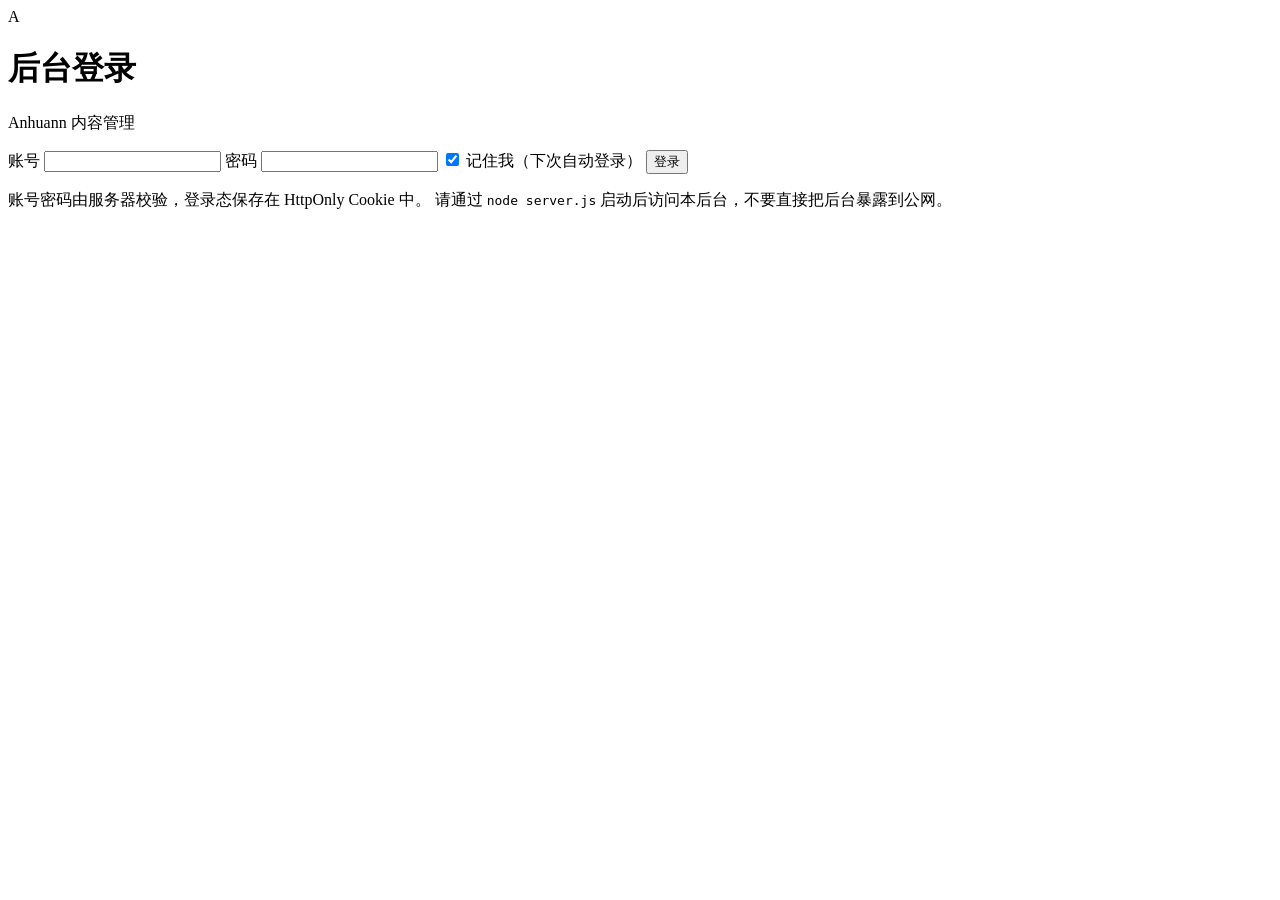
==== admin.html @ a051a38c "add admin.html" ====
<!DOCTYPE html>
<!-- 后台管理页面：登录后可视化编辑内容。内容经服务器 API 读写。 -->
<html lang="zh-CN" data-theme="light">
  <head>
    <meta charset="UTF-8" />
    <meta name="viewport" content="width=device-width, initial-scale=1.0" />
    <title>后台 · Anhuann</title>
    <!-- 后台复用前台主样式，再叠加后台专用样式 -->
    <link rel="stylesheet" href="assets/css/style.css" />
    <link rel="stylesheet" href="assets/css/admin.css" />
  </head>
  <body>
    <!-- 登录门禁：未登录时显示，登录成功后由 JS 隐藏（hidden） -->
    <div class="login-screen" id="loginScreen">
      <div class="login-card">
        <div class="login-logo">A</div>
        <h1>后台登录</h1>
        <p class="login-sub">Anhuann 内容管理</p>
        <!-- 账号输入 -->
        <label class="field">
          <span class="field-label">账号</span>
          <input class="input" id="loginUser" type="text" autocomplete="username" />
        </label>
        <!-- 密码输入 -->
        <label class="field">
          <span class="field-label">密码</span>
          <input class="input" id="loginPass" type="password" autocomplete="current-password" />
        </label>
        <!-- 记住我：勾选后服务器下发更长有效期的会话 Cookie，实现自动登录 -->
        <label class="login-remember">
          <input type="checkbox" id="rememberMe" checked />
          <span>记住我（下次自动登录）</span>
        </label>
        <button class="btn btn-primary" id="loginBtn">登录</button>
        <!-- 登录失败时的错误提示（由 JS 写入） -->
        <p class="login-error" id="loginError"></p>
        <p class="login-note">
          账号密码由服务器校验，登录态保存在 HttpOnly Cookie 中。
          请通过 <code>node server.js</code> 启动后访问本后台，不要直接把后台暴露到公网。
        </p>
      </div>
    </div>

    <!-- 后台主体：默认 hidden，登录成功后才显示 -->
    <div class="admin" id="adminPanel" hidden>
      <header class="admin-header">
        <div class="admin-brand">后台 · Anhuann</div>
        <button class="btn btn-ghost btn-sm" id="logoutBtn">退出登录</button>
      </header>

      <div class="admin-body">
        <!-- 左侧标签导航：data-tab 对应右侧面板的 data-pane -->
        <nav class="admin-tabs" id="adminTabs">
          <button class="tab active" data-tab="site" type="button">站点信息</button>
          <button class="tab" data-tab="ui" type="button">界面文案</button>
          <button class="tab" data-tab="about" type="button">关于我</button>
          <button class="tab" data-tab="socials" type="button">社交账号</button>
          <button class="tab" data-tab="posts" type="button">博客文章</button>
          <button class="tab" data-tab="tools" type="button">工具箱</button>
        </nav>

        <!-- 右侧内容面板：四个区块的表单由 JS 动态注入，初始为空 -->
        <main class="admin-content">
          <section class="tab-pane active" data-pane="site" id="pane-site"></section>
          <section class="tab-pane" data-pane="ui" id="pane-ui"></section>
          <section class="tab-pane" data-pane="about" id="pane-about"></section>
          <section class="tab-pane" data-pane="socials" id="pane-socials"></section>
          <section class="tab-pane" data-pane="posts" id="pane-posts"></section>
          <section class="tab-pane" data-pane="tools" id="pane-tools"></section>
        </main>
      </div>

      <footer class="admin-footer">
        <!-- 保存/导出后的提示信息（由 JS 写入） -->
        <span id="saveHint"></span>
        <div class="admin-actions">
          <!-- 保存：把表单内容 POST 回服务器，写回 data.js（保存前会自动备份） -->
          <button class="btn btn-primary" id="saveBtn">保存</button>
          <!-- 恢复备份：打开弹窗，选择一份自动备份来覆盖当前内容 -->
          <button class="btn btn-ghost" id="backupBtn">恢复备份</button>
          <!-- 导出：下载当前内容为 data.js 文件做备份 -->
          <button class="btn btn-ghost" id="exportBtn">导出 data.js</button>
        </div>
      </footer>
    </div>

    <!-- 恢复备份弹窗：默认 hidden；打开时由 JS 拉取备份列表并渲染 -->
    <div class="modal" id="backupModal" role="dialog" aria-modal="true" hidden>
      <div class="modal-mask" data-close></div>
      <div class="modal-panel backup-panel">
        <button class="modal-close" id="backupCloseBtn" type="button" aria-label="关闭"></button>
        <h2 class="backup-title">恢复备份</h2>
        <p class="backup-tip">
          每次点「保存」前，服务器都会自动备份 <code>data.js</code>（保留最近 5 份）。
          选择一份恢复后，当前内容会被该备份覆盖（恢复前也会再自动备份一次当前内容）。
        </p>
        <div class="backup-list" id="backupList"></div>
      </div>
    </div>

    <!-- 后台脚本：data.js 提供初始内容回退，admin.js 负责登录/渲染/保存 -->
    <script src="assets/js/data.js"></script>
    <script src="assets/js/admin.js"></script>
  </body>
</html>
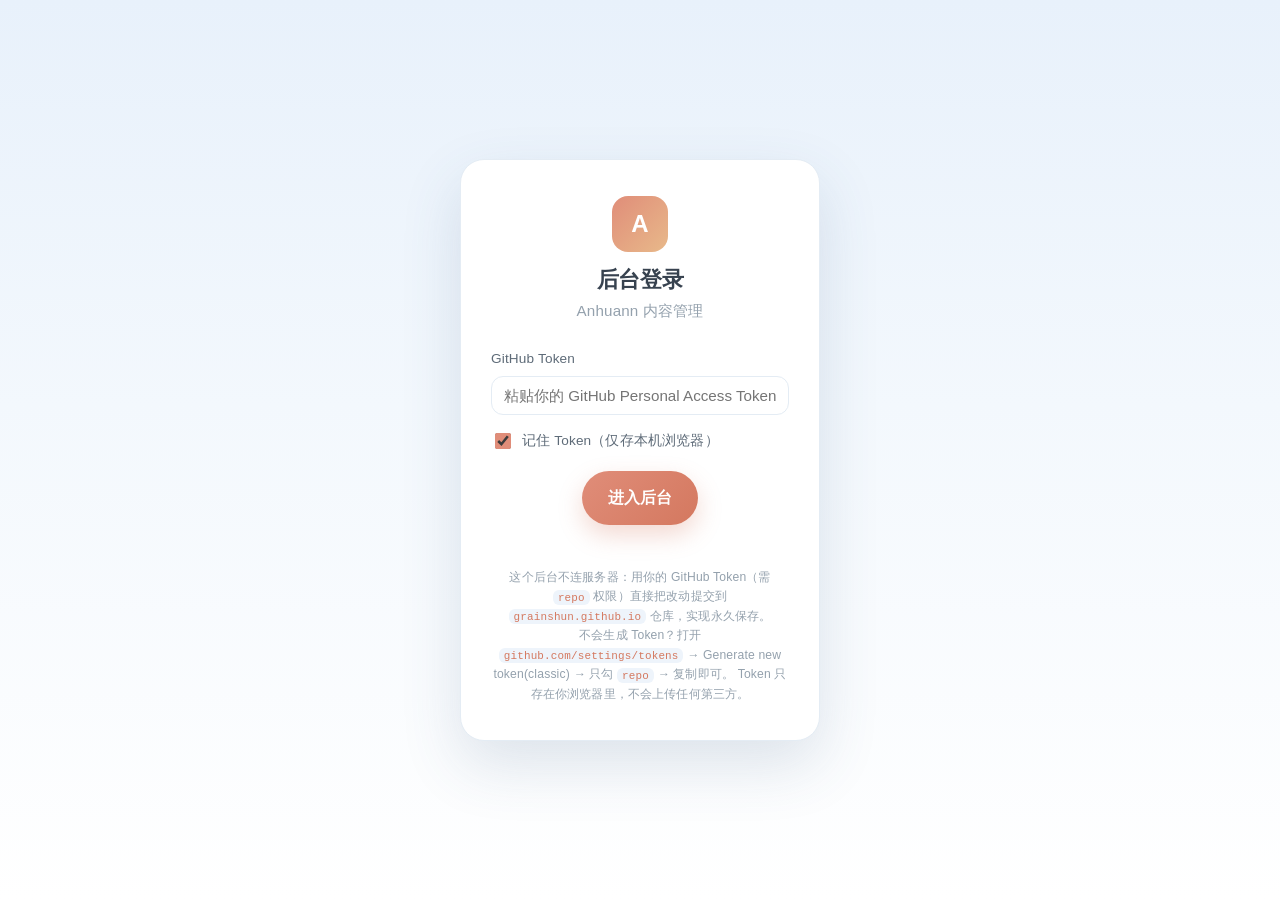
==== commit 84266395: "admin: 后台改为直接提交 GitHub 仓库(免服务器)" ====
--- a/admin.html
+++ b/admin.html
@@ -1,5 +1,5 @@
 <!DOCTYPE html>
-<!-- 后台管理页面：登录后可视化编辑内容。内容经服务器 API 读写。 -->
+<!-- 后台管理页面：登录后可视化编辑内容。内容经 GitHub API 直接读写仓库（免服务器）。 -->
 <html lang="zh-CN" data-theme="light">
   <head>
     <meta charset="UTF-8" />
@@ -16,27 +16,24 @@
         <div class="login-logo">A</div>
         <h1>后台登录</h1>
         <p class="login-sub">Anhuann 内容管理</p>
-        <!-- 账号输入 -->
+        <!-- GitHub Token 输入：保存时会用它将 data.js 提交回仓库 -->
         <label class="field">
-          <span class="field-label">账号</span>
-          <input class="input" id="loginUser" type="text" autocomplete="username" />
+          <span class="field-label">GitHub Token</span>
+          <input class="input" id="loginToken" type="password" autocomplete="off" placeholder="粘贴你的 GitHub Personal Access Token" />
         </label>
-        <!-- 密码输入 -->
-        <label class="field">
-          <span class="field-label">密码</span>
-          <input class="input" id="loginPass" type="password" autocomplete="current-password" />
-        </label>
-        <!-- 记住我：勾选后服务器下发更长有效期的会话 Cookie，实现自动登录 -->
+        <!-- 记住我：把 token 存在浏览器会话里，刷新页面不用重填 -->
         <label class="login-remember">
           <input type="checkbox" id="rememberMe" checked />
-          <span>记住我（下次自动登录）</span>
+          <span>记住 Token（仅存本机浏览器）</span>
         </label>
-        <button class="btn btn-primary" id="loginBtn">登录</button>
+        <button class="btn btn-primary" id="loginBtn">进入后台</button>
         <!-- 登录失败时的错误提示（由 JS 写入） -->
         <p class="login-error" id="loginError"></p>
         <p class="login-note">
-          账号密码由服务器校验，登录态保存在 HttpOnly Cookie 中。
-          请通过 <code>node server.js</code> 启动后访问本后台，不要直接把后台暴露到公网。
+          这个后台不连服务器：用你的 GitHub Token（需 <code>repo</code> 权限）直接把改动提交到
+          <code>grainshun.github.io</code> 仓库，实现永久保存。<br />
+          不会生成 Token？打开 <code>github.com/settings/tokens</code> → Generate new token(classic) → 只勾 <code>repo</code> → 复制即可。
+          Token 只存在你浏览器里，不会上传任何第三方。
         </p>
       </div>
     </div>
@@ -91,8 +88,8 @@
         <button class="modal-close" id="backupCloseBtn" type="button" aria-label="关闭"></button>
         <h2 class="backup-title">恢复备份</h2>
         <p class="backup-tip">
-          每次点「保存」前，服务器都会自动备份 <code>data.js</code>（保留最近 5 份）。
-          选择一份恢复后，当前内容会被该备份覆盖（恢复前也会再自动备份一次当前内容）。
+          每次点「保存」都会往 <code>grainshun.github.io</code> 仓库提交一次，Git 历史天然就是备份。
+          这里列出 <code>data.js</code> 的提交记录，点「恢复」即可把某一历史版本覆盖回去（覆盖前当前版本也会保留为新提交）。
         </p>
         <div class="backup-list" id="backupList"></div>
       </div>
--- a/assets/css/style.css
+++ b/assets/css/style.css
@@ -0,0 +1,1477 @@
+/* =========================================================
+   Anhuann · 个人网站样式
+   风格：温和个人风（柔和配色 / 大圆角 / 轻动效）
+   ========================================================= */
+
+/* ---------- 设计变量 ---------- */
+:root {
+  --bg: #fbfdff;
+  --bg-soft: #eef4fb;
+  --surface: #ffffff;
+  --text: #37424f;
+  --text-soft: #5e6b78;
+  --text-faint: #94a1ad;
+  --accent: #e08d79;
+  --accent-strong: #d4785f;
+  --accent-soft: #fbe7df;
+  --accent-2: #7fb3c9;
+  --border: #e4ecf4;
+  --shadow-sm: 0 4px 14px rgba(64, 92, 130, 0.07);
+  --shadow-md: 0 12px 32px rgba(64, 92, 130, 0.1);
+  --shadow-lg: 0 24px 60px rgba(64, 92, 130, 0.16);
+  --radius-sm: 12px;
+  --radius: 20px;
+  --radius-lg: 28px;
+  --header-h: 68px;
+  --ease: cubic-bezier(0.22, 0.61, 0.36, 1);
+}
+
+[data-theme="dark"] {
+  --bg: #14181f;
+  --bg-soft: #1b222c;
+  --surface: #1f2731;
+  --text: #eef3f8;
+  --text-soft: #aab6c2;
+  --text-faint: #6f7c89;
+  --accent: #e8a08c;
+  --accent-strong: #f0b3a1;
+  --accent-soft: #332420;
+  --accent-2: #7fb3c9;
+  --border: #2a3543;
+  --shadow-sm: 0 4px 14px rgba(0, 0, 0, 0.3);
+  --shadow-md: 0 12px 32px rgba(0, 0, 0, 0.4);
+  --shadow-lg: 0 24px 60px rgba(0, 0, 0, 0.52);
+}
+
+[data-theme="dark"] body {
+  background: var(--bg);
+}
+
+/* ---------- 基础重置 ---------- */
+*,
+*::before,
+*::after {
+  box-sizing: border-box;
+}
+
+html {
+  scroll-behavior: smooth;
+  scroll-padding-top: calc(var(--header-h) + 16px);
+  -webkit-text-size-adjust: 100%;
+}
+
+/* 双端兜底：防止意外内容把页面撑出横向滚动 */
+html,
+body {
+  overflow-x: hidden;
+  max-width: 100%;
+}
+
+body {
+  margin: 0;
+  background: linear-gradient(180deg, #e8f1fb 0%, #f3f8fd 45%, #ffffff 100%);
+  color: var(--text);
+  font-family: -apple-system, BlinkMacSystemFont, "Segoe UI", "PingFang SC",
+    "Hiragino Sans GB", "Microsoft YaHei", "Source Han Sans SC", sans-serif;
+  font-size: 16px;
+  line-height: 1.75;
+  letter-spacing: 0.01em;
+  -webkit-font-smoothing: antialiased;
+  transition: background-color 0.4s var(--ease), color 0.4s var(--ease);
+}
+
+body.is-locked {
+  overflow: hidden;
+}
+
+h1, h2, h3, h4 {
+  margin: 0;
+  line-height: 1.25;
+  font-weight: 700;
+  letter-spacing: -0.015em;
+}
+
+p { margin: 0 0 1em; }
+p:last-child { margin-bottom: 0; }
+
+a {
+  color: inherit;
+  text-decoration: none;
+}
+
+ul {
+  margin: 0;
+  padding: 0;
+  list-style: none;
+}
+
+img { max-width: 100%; display: block; }
+
+/* hidden 属性要能盖过组件自身的 display */
+[hidden] { display: none !important; }
+
+button {
+  font: inherit;
+  color: inherit;
+  border: none;
+  background: none;
+  cursor: pointer;
+}
+
+code {
+  font-family: "SFMono-Regular", Consolas, "Liberation Mono", Menlo, monospace;
+  font-size: 0.9em;
+  padding: 0.15em 0.45em;
+  border-radius: 6px;
+  background: var(--bg-soft);
+  color: var(--accent-strong);
+}
+
+:focus-visible {
+  outline: 2px solid var(--accent);
+  outline-offset: 3px;
+  border-radius: 6px;
+}
+
+::selection {
+  background: var(--accent-soft);
+  color: var(--accent-strong);
+}
+
+.container {
+  width: 100%;
+  max-width: 1080px;
+  margin: 0 auto;
+  padding: 0 24px;
+}
+
+/* ---------- 滚动进度条 ---------- */
+.scroll-progress {
+  position: fixed;
+  inset: 0 0 auto 0;
+  height: 3px;
+  z-index: 120;
+  background: transparent;
+  pointer-events: none;
+}
+
+.scroll-progress span {
+  display: block;
+  height: 100%;
+  width: 0;
+  background: linear-gradient(90deg, var(--accent), var(--accent-2));
+  border-radius: 0 3px 3px 0;
+  transition: width 0.1s linear;
+}
+
+/* ---------- 顶部导航 ---------- */
+.site-header {
+  position: fixed;
+  top: 0;
+  left: 0;
+  right: 0;
+  z-index: 100;
+  height: var(--header-h);
+  display: flex;
+  align-items: center;
+  background: transparent;
+  transition: background-color 0.3s var(--ease), box-shadow 0.3s var(--ease),
+    backdrop-filter 0.3s var(--ease);
+}
+
+.site-header.is-stuck {
+  background: var(--bg);
+  background: color-mix(in srgb, var(--bg) 82%, transparent);
+  backdrop-filter: saturate(180%) blur(14px);
+  -webkit-backdrop-filter: saturate(180%) blur(14px);
+  box-shadow: 0 1px 0 var(--border);
+}
+
+.header-inner {
+  display: flex;
+  align-items: center;
+  justify-content: space-between;
+  gap: 20px;
+}
+
+.brand {
+  display: inline-flex;
+  align-items: center;
+  gap: 10px;
+  font-weight: 700;
+  font-size: 1.1rem;
+  letter-spacing: -0.02em;
+}
+
+.brand-mark {
+  position: relative;
+  width: 34px;
+  height: 34px;
+  display: grid;
+  place-items: center;
+  border-radius: 11px;
+  background: linear-gradient(135deg, var(--accent), #e8b98a);
+  color: #fff;
+  font-size: 1rem;
+  font-weight: 800;
+  box-shadow: var(--shadow-sm);
+}
+
+.brand-text { color: var(--text); }
+
+.nav-links {
+  display: flex;
+  align-items: center;
+  gap: 4px;
+}
+
+.nav-link {
+  position: relative;
+  padding: 8px 14px;
+  border-radius: 999px;
+  font-size: 0.95rem;
+  color: var(--text-soft);
+  transition: color 0.25s var(--ease), background-color 0.25s var(--ease);
+}
+
+.nav-link:hover { color: var(--text); background: var(--bg-soft); }
+
+.nav-link.active {
+  color: var(--accent-strong);
+  background: var(--accent-soft);
+  font-weight: 600;
+}
+
+.header-actions {
+  display: flex;
+  align-items: center;
+  gap: 8px;
+}
+
+.icon-btn {
+  width: 38px;
+  height: 38px;
+  display: grid;
+  place-items: center;
+  border-radius: 12px;
+  background: var(--surface);
+  box-shadow: var(--shadow-sm);
+  border: 1px solid var(--border);
+  transition: transform 0.25s var(--ease), box-shadow 0.25s var(--ease);
+}
+
+.icon-btn:hover {
+  transform: translateY(-1px);
+  box-shadow: var(--shadow-md);
+}
+
+/* 主题切换图标 */
+.theme-toggle { position: relative; overflow: hidden; }
+
+.theme-icon-light,
+.theme-icon-dark {
+  position: absolute;
+  width: 18px;
+  height: 18px;
+  transition: opacity 0.3s var(--ease), transform 0.4s var(--ease);
+}
+
+.theme-icon-light {
+  opacity: 1;
+  transform: rotate(0) scale(1);
+}
+
+.theme-icon-dark {
+  opacity: 0;
+  transform: rotate(-90deg) scale(0.5);
+}
+
+[data-theme="dark"] .theme-icon-light {
+  opacity: 0;
+  transform: rotate(90deg) scale(0.5);
+}
+
+[data-theme="dark"] .theme-icon-dark {
+  opacity: 1;
+  transform: rotate(0) scale(1);
+}
+
+.theme-icon-light::before {
+  content: "";
+  position: absolute;
+  inset: 2px;
+  border-radius: 50%;
+  background: #f0a35e;
+  box-shadow: 0 0 0 2px rgba(240, 163, 94, 0.25);
+}
+
+.theme-icon-dark::before {
+  content: "";
+  position: absolute;
+  width: 14px;
+  height: 14px;
+  top: 1px;
+  left: 3px;
+  border-radius: 50%;
+  background: #d8cfc4;
+  box-shadow: 5px 3px 0 -1px var(--surface);
+}
+
+/* 汉堡按钮 */
+.menu-btn {
+  display: none;
+  flex-direction: column;
+  gap: 4px;
+}
+
+.menu-btn span {
+  display: block;
+  width: 16px;
+  height: 2px;
+  border-radius: 2px;
+  background: var(--text);
+  transition: transform 0.3s var(--ease), opacity 0.2s var(--ease);
+}
+
+.menu-btn.is-open span:nth-child(1) { transform: translateY(6px) rotate(45deg); }
+.menu-btn.is-open span:nth-child(2) { opacity: 0; }
+.menu-btn.is-open span:nth-child(3) { transform: translateY(-6px) rotate(-45deg); }
+
+/* 移动端菜单 */
+.mobile-menu {
+  position: absolute;
+  top: var(--header-h);
+  left: 12px;
+  right: 12px;
+  padding: 10px;
+  border-radius: var(--radius);
+  background: var(--surface);
+  border: 1px solid var(--border);
+  box-shadow: var(--shadow-lg);
+  display: none;
+  flex-direction: column;
+  opacity: 0;
+  transform: translateY(-8px);
+  pointer-events: none;
+  transition: opacity 0.25s var(--ease), transform 0.25s var(--ease);
+}
+
+.mobile-menu.is-open {
+  opacity: 1;
+  transform: translateY(0);
+  pointer-events: auto;
+}
+
+.mobile-link {
+  padding: 12px 16px;
+  border-radius: var(--radius-sm);
+  color: var(--text-soft);
+  font-size: 1rem;
+}
+
+.mobile-link:hover { background: var(--bg-soft); color: var(--text); }
+
+/* ---------- Hero ---------- */
+.hero {
+  position: relative;
+  padding: calc(var(--header-h) + 96px) 0 120px;
+  overflow: hidden;
+  text-align: center;
+}
+
+.hero-blob {
+  position: absolute;
+  border-radius: 50%;
+  filter: blur(70px);
+  opacity: 0.5;
+  pointer-events: none;
+  z-index: 0;
+}
+
+.blob-1 {
+  width: 380px;
+  height: 380px;
+  top: -60px;
+  left: -80px;
+  background: radial-gradient(circle, #cfe2fb, transparent 70%);
+  animation: float 14s var(--ease) infinite;
+}
+
+.blob-2 {
+  width: 340px;
+  height: 340px;
+  top: 60px;
+  right: -90px;
+  background: radial-gradient(circle, #d7ecf4, transparent 70%);
+  animation: float 18s var(--ease) infinite reverse;
+}
+
+@keyframes float {
+  0%, 100% { transform: translate(0, 0); }
+  50% { transform: translate(24px, 28px); }
+}
+
+.hero-inner {
+  position: relative;
+  z-index: 1;
+}
+
+.hero-avatar {
+  position: relative;
+  width: 104px;
+  height: 104px;
+  margin: 0 auto 26px;
+  display: grid;
+  place-items: center;
+  border-radius: 50%;
+  background: linear-gradient(135deg, var(--accent), #e8b98a);
+  color: #fff;
+  font-size: 2.6rem;
+  font-weight: 800;
+  letter-spacing: 0;
+  box-shadow: 0 12px 34px rgba(224, 141, 121, 0.35);
+  border: 4px solid var(--surface);
+}
+
+.hero-greeting {
+  margin: 0 0 6px;
+  color: var(--text-soft);
+  font-size: 1rem;
+  letter-spacing: 0.08em;
+}
+
+.hero-name {
+  margin: 0 0 14px;
+  font-size: clamp(2.4rem, 7vw, 4rem);
+  font-weight: 800;
+  line-height: 1.05;
+  letter-spacing: -0.03em;
+  text-wrap: balance;
+  background: linear-gradient(120deg, var(--text) 20%, var(--accent-strong));
+  -webkit-background-clip: text;
+  background-clip: text;
+  -webkit-text-fill-color: transparent;
+}
+
+.hero-tagline {
+  margin: 0 auto 10px;
+  max-width: 620px;
+  font-size: clamp(1.05rem, 2.4vw, 1.3rem);
+  font-weight: 600;
+  color: var(--accent-strong);
+}
+
+.hero-desc {
+  margin: 0 auto 32px;
+  max-width: 560px;
+  color: var(--text-soft);
+  font-size: 1rem;
+}
+
+.hero-actions {
+  display: flex;
+  flex-wrap: wrap;
+  gap: 12px;
+  justify-content: center;
+}
+
+.btn {
+  display: inline-flex;
+  align-items: center;
+  gap: 8px;
+  padding: 13px 26px;
+  border-radius: 999px;
+  font-size: 0.98rem;
+  font-weight: 600;
+  transition: transform 0.25s var(--ease), box-shadow 0.25s var(--ease),
+    background-color 0.25s var(--ease);
+}
+
+.btn:hover { transform: translateY(-2px); }
+
+.btn-primary {
+  background: linear-gradient(135deg, var(--accent), var(--accent-strong));
+  color: #fff;
+  box-shadow: 0 10px 24px rgba(212, 120, 95, 0.28);
+}
+
+.btn-primary:hover { box-shadow: 0 16px 32px rgba(212, 120, 95, 0.36); }
+
+.btn-ghost {
+  background: var(--surface);
+  color: var(--text);
+  border: 1px solid var(--border);
+  box-shadow: var(--shadow-sm);
+}
+
+.btn-ghost:hover { box-shadow: var(--shadow-md); }
+
+.hero-socials {
+  margin-top: 34px;
+  display: flex;
+  gap: 10px;
+  justify-content: center;
+}
+
+/* 作者状态：首屏展示的近况/更新频率，做成柔和药丸 */
+.author-status {
+  margin: 28px auto 0;
+  display: inline-flex;
+  align-items: center;
+  gap: 8px;
+  padding: 8px 16px;
+  border-radius: 999px;
+  background: color-mix(in srgb, var(--accent) 8%, var(--surface));
+  border: 1px solid color-mix(in srgb, var(--accent) 30%, var(--border));
+  color: var(--text-soft);
+  font-size: 0.9rem;
+  box-shadow: var(--shadow-sm);
+}
+.author-status::before {
+  content: "";
+  width: 8px;
+  height: 8px;
+  border-radius: 50%;
+  background: #34c759; /* 在线绿点，表示作者状态活跃 */
+  box-shadow: 0 0 0 3px color-mix(in srgb, #34c759 25%, transparent);
+}
+
+.social-pill {
+  width: 42px;
+  height: 42px;
+  display: grid;
+  place-items: center;
+  border-radius: 14px;
+  background: var(--surface);
+  border: 1px solid var(--border);
+  color: var(--text-soft);
+  box-shadow: var(--shadow-sm);
+  transition: transform 0.25s var(--ease), color 0.25s var(--ease),
+    box-shadow 0.25s var(--ease);
+}
+
+.social-pill:hover {
+  transform: translateY(-3px);
+  color: var(--accent-strong);
+  box-shadow: var(--shadow-md);
+}
+
+.social-pill svg { width: 19px; height: 19px; }
+
+/* 滚动提示 */
+.scroll-hint {
+  position: absolute;
+  left: 50%;
+  bottom: 40px;
+  transform: translateX(-50%);
+  z-index: 1;
+}
+
+.mouse {
+  display: block;
+  width: 24px;
+  height: 38px;
+  border: 2px solid var(--text-faint);
+  border-radius: 14px;
+  position: relative;
+}
+
+.mouse span {
+  position: absolute;
+  left: 50%;
+  top: 8px;
+  width: 3px;
+  height: 7px;
+  margin-left: -1.5px;
+  border-radius: 2px;
+  background: var(--text-faint);
+  animation: wheel 1.8s var(--ease) infinite;
+}
+
+@keyframes wheel {
+  0% { opacity: 0; transform: translateY(0); }
+  30% { opacity: 1; }
+  100% { opacity: 0; transform: translateY(12px); }
+}
+
+/* ---------- 通用区块 ---------- */
+.section {
+  padding: 100px 0;
+}
+
+.section-soft {
+  background: var(--bg-soft);
+  background: color-mix(in srgb, var(--bg-soft) 75%, transparent);
+  border-top: 1px solid var(--border);
+  border-bottom: 1px solid var(--border);
+}
+
+.section-head {
+  max-width: 660px;
+  margin: 0 auto 60px;
+  text-align: center;
+}
+
+.section-kicker {
+  display: inline-block;
+  margin-bottom: 12px;
+  padding: 4px 14px;
+  border-radius: 999px;
+  background: var(--accent-soft);
+  color: var(--accent-strong);
+  font-size: 0.76rem;
+  font-weight: 700;
+  letter-spacing: 0.16em;
+  text-transform: uppercase;
+}
+
+.section-title {
+  font-size: clamp(1.8rem, 4vw, 2.4rem);
+  line-height: 1.2;
+  letter-spacing: -0.025em;
+  margin-bottom: 14px;
+  text-wrap: balance;
+}
+
+.section-sub {
+  color: var(--text-soft);
+  font-size: 1.02rem;
+  line-height: 1.7;
+  margin: 0;
+}
+
+.empty-hint {
+  text-align: center;
+  color: var(--text-faint);
+}
+
+/* ---------- 卡片通用 ---------- */
+.card {
+  padding: 26px;
+  border-radius: var(--radius);
+  background: var(--surface);
+  border: 1px solid var(--border);
+  box-shadow: var(--shadow-sm);
+}
+
+.card-title {
+  font-size: 1.05rem;
+  letter-spacing: -0.01em;
+  margin-bottom: 16px;
+}
+
+/* ---------- 关于 ---------- */
+/* 旧版「关于」的两栏布局（左侧正文 + 右侧技能/标签），现「关于」已改为
+   单栏故事卡，此网格样式当前未使用，保留以备将来若加回技能展示。 */
+.about-grid {
+  display: grid;
+  grid-template-columns: 1.25fr 1fr;
+  gap: 32px;
+  align-items: start;
+}
+
+.about-text {
+  font-size: 1.05rem;
+  line-height: 1.85;
+  color: var(--text-soft);
+}
+
+.about-text strong { color: var(--text); }
+
+/* 关于我：引入语（居中一段文字，做成柔和卡片，与故事卡视觉统一） */
+.about-intro {
+  max-width: 740px;
+  margin: 0 auto;
+  padding: 20px 26px;
+  text-align: center;
+  background: var(--surface);
+  border: 1px solid var(--border);
+  border-radius: var(--radius);
+  box-shadow: var(--shadow-sm);
+}
+
+.about-intro p {
+  font-size: 1.12rem;
+  line-height: 1.9;
+  color: var(--text-soft);
+}
+
+/* 故事卡列表：桌面双列网格；窄屏（≤900px）在下方媒体查询里改回单列 */
+.story-list {
+  display: grid;
+  grid-template-columns: 1fr 1fr;
+  gap: 18px;
+  max-width: 980px;
+  margin: 0 auto;
+  align-items: start; /* 卡片按自身高度排，不强行拉齐 */
+}
+
+/* 单张故事卡：左侧编号徽章 + 右侧内容 */
+.story-block {
+  display: flex;
+  gap: 18px;
+  padding: 22px 24px;
+  background: var(--surface);
+  border: 1px solid var(--border);
+  border-left: 3px solid transparent; /* 展开时显示强调色，平时透明占位 */
+  border-radius: var(--radius);
+  box-shadow: var(--shadow-sm);
+  transition: transform 0.25s var(--ease), box-shadow 0.25s var(--ease),
+    border-color 0.25s var(--ease), background 0.25s var(--ease);
+}
+
+/* 悬停：轻微抬升 + 阴影加深 + 边框泛出强调色 */
+.story-block:hover {
+  transform: translateY(-3px);
+  box-shadow: var(--shadow-md);
+  border-color: color-mix(in srgb, var(--accent) 45%, var(--border));
+}
+
+/* 展开状态：左侧强调色描边 + 极淡底色，提示当前聚焦的卡片 */
+.story-block:not(.collapsed) {
+  border-left-color: var(--accent);
+  background: color-mix(in srgb, var(--accent) 6%, var(--surface));
+}
+
+/* 编号徽章：渐变圆形 + 外圈光晕 */
+.story-num {
+  flex: none;
+  width: 38px;
+  height: 38px;
+  border-radius: 50%;
+  display: grid;
+  place-items: center;
+  background: linear-gradient(135deg, var(--accent), var(--accent-2));
+  color: #fff;
+  font-weight: 700;
+  font-size: 1rem;
+  box-shadow: 0 0 0 4px color-mix(in srgb, var(--accent) 18%, transparent);
+}
+
+.story-content { flex: 1; min-width: 0; }
+
+.story-title {
+  font-size: 1.12rem;
+  font-weight: 700;
+  margin: 2px 0 10px;
+  color: var(--text);
+}
+
+.story-body { color: var(--text-soft); }
+
+.story-body p {
+  margin: 0 0 8px;
+  line-height: 1.8;
+}
+
+.story-body p:last-child { margin-bottom: 0; }
+
+/* 关于我：标题可点击展开/收起（手风琴） */
+.story-head {
+  display: flex;
+  align-items: center;
+  justify-content: space-between;
+  gap: 12px;
+  width: 100%;
+  margin: 0;
+  padding: 0;
+  background: none;
+  border: none;
+  font: inherit;
+  color: inherit;
+  text-align: left;
+  cursor: pointer;
+}
+.story-head-text { font-size: 1.12rem; font-weight: 700; color: var(--text); }
+/* 悬停时标题变色，提示「可点击」 */
+.story-head:hover .story-head-text { color: var(--accent-strong); }
+.story-head:focus-visible {
+  outline: 2px solid var(--accent);
+  outline-offset: 4px;
+  border-radius: 8px;
+}
+/* 右侧小箭头（chevron）：收起时旋转指向上方 */
+.story-toggle {
+  flex: none;
+  width: 10px;
+  height: 10px;
+  margin-right: 4px;
+  border-right: 2px solid var(--text-faint);
+  border-bottom: 2px solid var(--text-faint);
+  transform: rotate(45deg);
+  transition: transform 0.3s var(--ease), border-color 0.25s var(--ease);
+}
+.story-head:hover .story-toggle { border-color: var(--accent); }
+.story-block.collapsed .story-toggle { transform: rotate(-135deg); }
+
+/* 折叠容器：grid 行高 1fr(展开)/0fr(收起) 过渡，比 max-height 更顺滑 */
+.story-collapse {
+  display: grid;
+  grid-template-rows: 1fr;
+  transition: grid-template-rows 0.35s var(--ease);
+}
+.story-block.collapsed .story-collapse { grid-template-rows: 0fr; }
+.story-collapse-inner { overflow: hidden; min-height: 0; }
+/* 收起时标题不再保留下方间距，卡片更紧凑 */
+.story-block.collapsed .story-title { margin-bottom: 0; }
+
+/* 开关按钮容器：居中放在故事卡上方 */
+.about-actions {
+  display: flex;
+  justify-content: center;
+  margin: 26px 0 6px;
+}
+
+/* 「全部展开 / 收起」开关按钮 */
+.about-toggle-all {
+  display: inline-flex;
+  align-items: center;
+  gap: 6px;
+  padding: 8px 18px;
+  border: 1px solid var(--border);
+  border-radius: 999px;
+  background: var(--surface);
+  color: var(--text-soft);
+  font-size: 0.85rem;
+  cursor: pointer;
+  box-shadow: var(--shadow-sm);
+  transition: color 0.25s var(--ease), border-color 0.25s var(--ease),
+    background 0.25s var(--ease), transform 0.2s var(--ease);
+}
+.about-toggle-all:hover {
+  color: var(--accent-strong);
+  border-color: var(--accent);
+  transform: translateY(-1px);
+}
+.about-toggle-all:active { transform: translateY(0); }
+
+.fact-list {
+  margin-top: 28px;
+  display: grid;
+  gap: 10px;
+}
+
+.fact-list li {
+  display: flex;
+  align-items: flex-start;
+  gap: 10px;
+  color: var(--text-soft);
+  font-size: 0.96rem;
+}
+
+.fact-list .dot {
+  flex: none;
+  width: 8px;
+  height: 8px;
+  margin-top: 10px;
+  border-radius: 50%;
+  background: var(--accent);
+}
+
+.about-side {
+  display: grid;
+  gap: 20px;
+}
+
+.tag-cloud {
+  display: flex;
+  flex-wrap: wrap;
+  gap: 8px;
+}
+
+.tag {
+  padding: 6px 13px;
+  border-radius: 999px;
+  background: var(--bg-soft);
+  color: var(--text-soft);
+  font-size: 0.85rem;
+  transition: transform 0.2s var(--ease), background-color 0.2s var(--ease),
+    color 0.2s var(--ease);
+}
+
+.tag:hover {
+  transform: translateY(-2px);
+  background: var(--accent-soft);
+  color: var(--accent-strong);
+}
+
+.tool-list { display: grid; gap: 12px; }
+
+.tool-list li {
+  display: flex;
+  align-items: center;
+  justify-content: space-between;
+  gap: 12px;
+  font-size: 0.94rem;
+  color: var(--text-soft);
+}
+
+.tool-name { color: var(--text); font-weight: 600; }
+
+.tool-bar {
+  flex: 1;
+  height: 6px;
+  border-radius: 999px;
+  background: var(--bg-soft);
+  overflow: hidden;
+}
+
+.tool-bar i {
+  display: block;
+  height: 100%;
+  border-radius: 999px;
+  background: linear-gradient(90deg, var(--accent), var(--accent-2));
+  width: 0;
+  transition: width 1s var(--ease);
+}
+
+/* ---------- 作品 ---------- */
+.works-grid {
+  display: grid;
+  grid-template-columns: repeat(auto-fill, minmax(300px, 1fr));
+  gap: 24px;
+}
+
+/* 桌面端固定两列，避免 4 个作品出现 3+1 的孤卡 */
+@media (min-width: 1024px) {
+  .works-grid { grid-template-columns: repeat(2, 1fr); }
+}
+
+.work-card {
+  display: flex;
+  flex-direction: column;
+  border-radius: var(--radius);
+  background: var(--surface);
+  border: 1px solid var(--border);
+  box-shadow: var(--shadow-sm);
+  overflow: hidden;
+  transition: transform 0.3s var(--ease), box-shadow 0.3s var(--ease);
+}
+
+.work-card:hover {
+  transform: translateY(-6px);
+  box-shadow: var(--shadow-lg);
+}
+
+.work-cover {
+  position: relative;
+  height: 168px;
+  display: grid;
+  place-items: center;
+  color: #fff;
+  font-size: 2.4rem;
+  font-weight: 800;
+  letter-spacing: -0.02em;
+}
+
+.work-cover::after {
+  content: "";
+  position: absolute;
+  inset: 0;
+  background: radial-gradient(
+    circle at 30% 20%,
+    rgba(255, 255, 255, 0.28),
+    transparent 60%
+  );
+}
+
+.work-year {
+  position: absolute;
+  top: 14px;
+  right: 14px;
+  z-index: 1;
+  padding: 4px 11px;
+  border-radius: 999px;
+  background: rgba(255, 255, 255, 0.9);
+  color: #6d5b53;
+  font-size: 0.76rem;
+  font-weight: 700;
+}
+
+.work-body {
+  padding: 20px 22px 22px;
+  display: flex;
+  flex-direction: column;
+  flex: 1;
+}
+
+.work-title {
+  display: flex;
+  align-items: center;
+  gap: 8px;
+  font-size: 1.08rem;
+  margin-bottom: 8px;
+}
+
+.work-title svg {
+  width: 15px;
+  height: 15px;
+  opacity: 0;
+  transform: translate(-4px, 4px);
+  transition: opacity 0.25s var(--ease), transform 0.25s var(--ease);
+}
+
+.work-card:hover .work-title svg {
+  opacity: 0.6;
+  transform: translate(0, 0);
+}
+
+.work-desc {
+  color: var(--text-soft);
+  font-size: 0.94rem;
+  margin-bottom: 16px;
+}
+
+.work-tags {
+  margin-top: auto;
+  display: flex;
+  flex-wrap: wrap;
+  gap: 7px;
+}
+
+.work-tags .tag { font-size: 0.78rem; padding: 4px 11px; }
+
+/* ---------- 博客 ---------- */
+.post-list {
+  display: grid;
+  gap: 14px;
+  max-width: 820px;
+  margin: 0 auto;
+}
+
+.post-item {
+  width: 100%;
+  text-align: left;
+  display: grid;
+  grid-template-columns: 96px 1fr auto;
+  align-items: center;
+  gap: 20px;
+  padding: 22px 24px;
+  border-radius: var(--radius);
+  background: var(--surface);
+  border: 1px solid var(--border);
+  box-shadow: var(--shadow-sm);
+  transition: transform 0.25s var(--ease), box-shadow 0.25s var(--ease),
+    border-color 0.25s var(--ease);
+}
+
+.post-item:hover {
+  transform: translateX(4px);
+  box-shadow: var(--shadow-md);
+  border-color: var(--accent);
+}
+
+.post-date {
+  color: var(--text-faint);
+  font-size: 0.85rem;
+  font-variant-numeric: tabular-nums;
+}
+
+.post-main { min-width: 0; }
+
+.post-title {
+  display: block;
+  font-size: 1.06rem;
+  font-weight: 700;
+  margin-bottom: 6px;
+  transition: color 0.25s var(--ease);
+}
+
+.post-item:hover .post-title { color: var(--accent-strong); }
+
+.post-excerpt {
+  color: var(--text-soft);
+  font-size: 0.92rem;
+  display: -webkit-box;
+  -webkit-line-clamp: 2;
+  -webkit-box-orient: vertical;
+  overflow: hidden;
+}
+
+.post-tags {
+  display: flex;
+  flex-wrap: wrap;
+  gap: 6px;
+  margin-top: 10px;
+}
+
+.post-arrow {
+  color: var(--text-faint);
+  transition: transform 0.25s var(--ease), color 0.25s var(--ease);
+}
+
+.post-item:hover .post-arrow {
+  transform: translateX(4px);
+  color: var(--accent-strong);
+}
+
+/* ---------- 联系 ---------- */
+.contact-wrap {
+  max-width: 760px;
+  margin: 0 auto;
+  display: grid;
+  gap: 20px;
+}
+
+.mail-card {
+  display: flex;
+  align-items: center;
+  gap: 18px;
+  padding: 26px 28px;
+  border-radius: var(--radius-lg);
+  background: linear-gradient(135deg, var(--accent), var(--accent-strong));
+  color: #fff;
+  box-shadow: 0 16px 36px rgba(212, 120, 95, 0.28);
+  transition: transform 0.3s var(--ease), box-shadow 0.3s var(--ease);
+}
+
+.mail-card:hover {
+  transform: translateY(-3px);
+  box-shadow: 0 22px 46px rgba(212, 120, 95, 0.36);
+}
+
+.mail-icon {
+  flex: none;
+  width: 48px;
+  height: 48px;
+  display: grid;
+  place-items: center;
+  border-radius: 16px;
+  background: rgba(255, 255, 255, 0.22);
+}
+
+.mail-icon svg { width: 22px; height: 22px; }
+
+.mail-text { display: grid; line-height: 1.5; }
+
+.mail-label { font-size: 0.86rem; opacity: 0.9; }
+
+.mail-value { font-size: 1.1rem; font-weight: 700; word-break: break-all; }
+
+.mail-arrow { margin-left: auto; }
+.mail-arrow svg { width: 20px; height: 20px; }
+
+.social-grid {
+  display: grid;
+  grid-template-columns: repeat(auto-fill, minmax(170px, 1fr));
+  gap: 14px;
+}
+
+.social-card {
+  display: flex;
+  align-items: center;
+  gap: 12px;
+  padding: 16px 18px;
+  border-radius: var(--radius);
+  background: var(--surface);
+  border: 1px solid var(--border);
+  box-shadow: var(--shadow-sm);
+  transition: transform 0.25s var(--ease), box-shadow 0.25s var(--ease);
+}
+
+.social-card:hover {
+  transform: translateY(-3px);
+  box-shadow: var(--shadow-md);
+}
+
+.social-badge {
+  flex: none;
+  width: 38px;
+  height: 38px;
+  display: grid;
+  place-items: center;
+  border-radius: 12px;
+  color: #fff;
+  font-size: 0.8rem;
+  font-weight: 700;
+}
+
+.social-badge svg { width: 19px; height: 19px; }
+
+.social-meta { display: grid; line-height: 1.45; min-width: 0; }
+
+.social-name { font-size: 0.95rem; font-weight: 600; }
+
+.social-handle {
+  font-size: 0.82rem;
+  color: var(--text-soft);
+  overflow: hidden;
+  text-overflow: ellipsis;
+  white-space: nowrap;
+}
+
+/* ---------- 弹窗 ---------- */
+.modal {
+  position: fixed;
+  inset: 0;
+  z-index: 200;
+  display: grid;
+  place-items: center;
+  padding: 24px;
+}
+
+.modal-mask {
+  position: absolute;
+  inset: 0;
+  background: rgba(46, 38, 33, 0.44);
+  backdrop-filter: blur(4px);
+  animation: fadeIn 0.25s var(--ease);
+}
+
+.modal-panel {
+  position: relative;
+  width: min(680px, 100%);
+  max-height: 82vh;
+  overflow-y: auto;
+  padding: 40px 40px 44px;
+  border-radius: var(--radius-lg);
+  background: var(--surface);
+  box-shadow: var(--shadow-lg);
+  animation: popIn 0.32s var(--ease);
+}
+
+@keyframes fadeIn { from { opacity: 0; } to { opacity: 1; } }
+
+@keyframes popIn {
+  from { opacity: 0; transform: translateY(18px) scale(0.98); }
+  to { opacity: 1; transform: translateY(0) scale(1); }
+}
+
+.modal-close {
+  position: absolute;
+  top: 18px;
+  right: 18px;
+  width: 36px;
+  height: 36px;
+  display: grid;
+  place-items: center;
+  border-radius: 50%;
+  background: var(--bg-soft);
+  transition: transform 0.25s var(--ease), background-color 0.25s var(--ease);
+}
+
+.modal-close::before,
+.modal-close::after {
+  content: "";
+  position: absolute;
+  width: 14px;
+  height: 2px;
+  border-radius: 2px;
+  background: var(--text-soft);
+}
+
+.modal-close::before { transform: rotate(45deg); }
+.modal-close::after { transform: rotate(-45deg); }
+
+.modal-close:hover {
+  transform: rotate(90deg);
+  background: var(--accent-soft);
+}
+
+.modal-meta {
+  display: flex;
+  align-items: center;
+  gap: 12px;
+  flex-wrap: wrap;
+  margin-bottom: 10px;
+  color: var(--text-faint);
+  font-size: 0.85rem;
+}
+
+.modal-tags { display: flex; gap: 6px; flex-wrap: wrap; }
+
+.modal-title {
+  font-size: clamp(1.4rem, 3vw, 1.8rem);
+  margin-bottom: 20px;
+}
+
+.modal-body {
+  color: var(--text-soft);
+  font-size: 1.02rem;
+  line-height: 1.8;
+}
+
+.modal-body h3 {
+  margin: 26px 0 10px;
+  font-size: 1.05rem;
+  color: var(--text);
+}
+
+.modal-body p { margin: 0 0 1em; }
+
+.modal-body ul {
+  margin: 0 0 1em;
+  padding-left: 1.2em;
+  list-style: disc;
+}
+
+.modal-body li { margin-bottom: 6px; }
+
+.modal-body blockquote {
+  margin: 0 0 1em;
+  padding: 12px 18px;
+  border-left: 3px solid var(--accent);
+  border-radius: 0 var(--radius-sm) var(--radius-sm) 0;
+  background: var(--accent-soft);
+  color: var(--accent-strong);
+}
+
+/* 文章正文里 Markdown 渲染出的行内代码与链接 */
+.modal-body code {
+  background: var(--accent-soft);
+  border-radius: 6px;
+  padding: 1px 6px;
+  font-size: 0.9em;
+}
+.modal-body a { color: var(--accent); text-decoration: underline; }
+
+/* ---------- 页脚 ---------- */
+.site-footer {
+  padding: 36px 0;
+  border-top: 1px solid var(--border);
+}
+
+.footer-inner {
+  display: flex;
+  align-items: center;
+  justify-content: space-between;
+  gap: 16px;
+  flex-wrap: wrap;
+}
+
+.footer-copy {
+  margin: 0;
+  color: var(--text-faint);
+  font-size: 0.88rem;
+}
+
+.footer-links { display: flex; gap: 8px; }
+
+.footer-links .social-pill {
+  width: 34px;
+  height: 34px;
+  border-radius: 10px;
+  box-shadow: none;
+}
+
+.footer-links .social-pill svg { width: 16px; height: 16px; }
+
+/* ---------- 回到顶部 ---------- */
+.to-top {
+  position: fixed;
+  right: 24px;
+  bottom: 24px;
+  z-index: 90;
+  width: 46px;
+  height: 46px;
+  display: grid;
+  place-items: center;
+  border-radius: 16px;
+  background: var(--surface);
+  border: 1px solid var(--border);
+  box-shadow: var(--shadow-md);
+  color: var(--text-soft);
+  opacity: 0;
+  visibility: hidden;
+  transform: translateY(12px);
+  transition: opacity 0.3s var(--ease), transform 0.3s var(--ease),
+    visibility 0.3s var(--ease), color 0.25s var(--ease);
+}
+
+.to-top.is-visible {
+  opacity: 1;
+  visibility: visible;
+  transform: translateY(0);
+}
+
+.to-top:hover { color: var(--accent-strong); }
+
+/* ---------- 轻提示 ---------- */
+.toast {
+  position: fixed;
+  left: 50%;
+  bottom: 32px;
+  z-index: 300;
+  transform: translate(-50%, 16px);
+  max-width: calc(100% - 40px);
+  padding: 11px 20px;
+  border-radius: 999px;
+  background: var(--text);
+  color: var(--bg);
+  font-size: 0.9rem;
+  box-shadow: var(--shadow-lg);
+  opacity: 0;
+  visibility: hidden;
+  pointer-events: none;
+  transition: opacity 0.28s var(--ease), transform 0.28s var(--ease),
+    visibility 0.28s var(--ease);
+}
+
+.toast.is-visible {
+  opacity: 1;
+  visibility: visible;
+  transform: translate(-50%, 0);
+}
+
+/* ---------- 滚动入场动画 ---------- */
+.reveal {
+  opacity: 0;
+  transform: translateY(22px);
+  transition: opacity 0.7s var(--ease), transform 0.7s var(--ease);
+}
+
+.reveal.is-visible {
+  opacity: 1;
+  transform: none;
+}
+
+/* ---------- 响应式 ---------- */
+@media (max-width: 900px) {
+  .about-grid { grid-template-columns: 1fr; }
+  .story-list { grid-template-columns: 1fr; max-width: 720px; }
+}
+
+@media (max-width: 760px) {
+  .nav-links { display: none; }
+  .menu-btn { display: flex; }
+  .mobile-menu { display: flex; }
+
+  .section { padding: 76px 0; }
+  .hero { padding: calc(var(--header-h) + 64px) 0 96px; }
+  .scroll-hint { display: none; }
+
+  .post-item { grid-template-columns: 1fr; gap: 10px; padding: 20px; }
+  .post-arrow { display: none; }
+  .post-date { font-size: 0.8rem; }
+
+  .modal-panel { padding: 32px 22px 34px; }
+  .mail-card { padding: 22px; }
+  .to-top { right: 16px; bottom: 16px; }
+}
+
+@media (max-width: 480px) {
+  .container { padding: 0 18px; }
+  .brand-text { display: none; }
+  .works-grid { grid-template-columns: 1fr; }
+  .social-grid { grid-template-columns: 1fr; }
+}
+
+.avatar-img {
+  position: absolute;
+  inset: 0;
+  width: 100%;
+  height: 100%;
+  object-fit: cover;
+  border-radius: inherit;
+}
+
+/* ---------- 尊重系统「减少动效」设置 ---------- */
+@media (prefers-reduced-motion: reduce) {
+  html { scroll-behavior: auto; }
+  *, *::before, *::after {
+    animation-duration: 0.001ms !important;
+    animation-iteration-count: 1 !important;
+    transition-duration: 0.001ms !important;
+  }
+  .reveal { opacity: 1; transform: none; }
+}
--- a/assets/css/admin.css
+++ b/assets/css/admin.css
@@ -0,0 +1,378 @@
+/* =========================================================
+ * Anhuann · 后台管理样式（admin.css）
+ * ---------------------------------------------------------
+ * 复用前台 style.css 的主视觉（圆角 / 柔和阴影 / 珊瑚粉强调色），
+ * 这里只写后台专属的布局与表单组件。
+ * 颜色直接写死 RGB（与 style.css 变量同源），方便后台独立维护。
+ * ========================================================= */
+
+/* 后台也用盒模型 border-box，避免 padding 把输入框撑宽 */
+* { box-sizing: border-box; }
+
+body {
+  margin: 0;
+  font-family: -apple-system, BlinkMacSystemFont, "Segoe UI", "PingFang SC",
+    "Microsoft YaHei", sans-serif;
+  color: #37424f;        /* 等同前台 --text */
+  background: #fbfdff;   /* 等同前台 --bg */
+}
+
+/* ---------- 登录 ---------- */
+/* 整屏登录门禁：固定铺满、居中卡片，背景为浅蓝渐变 */
+.login-screen {
+  position: fixed;
+  inset: 0;
+  display: grid;
+  place-items: center;
+  padding: 24px;
+  background: linear-gradient(180deg, #e8f1fb 0%, #f3f8fd 45%, #ffffff 100%);
+}
+
+/* 登录卡片本体 */
+.login-card {
+  width: 100%;
+  max-width: 360px;
+  background: #fff;
+  border: 1px solid #e4ecf4;
+  border-radius: 24px;
+  box-shadow: 0 24px 60px rgba(64, 92, 130, 0.16);
+  padding: 36px 30px;
+  text-align: center;
+}
+
+/* 卡片左上角「A」logo 方块（渐变珊瑚粉） */
+.login-logo {
+  width: 56px;
+  height: 56px;
+  margin: 0 auto 14px;
+  border-radius: 16px;
+  display: grid;
+  place-items: center;
+  font-weight: 800;
+  font-size: 1.5rem;
+  color: #fff;
+  background: linear-gradient(135deg, #e08d79, #e8b98a);
+}
+
+.login-card h1 { margin: 0 0 4px; font-size: 1.4rem; }
+.login-sub { margin: 0 0 22px; color: #94a1ad; font-size: 0.95rem; }
+.login-card .field { display: block; text-align: left; margin-bottom: 14px; }
+.login-error { color: #d4785f; min-height: 1.2em; font-size: 0.9rem; margin: 8px 0 0; }
+.login-note { color: #94a1ad; font-size: 0.76rem; margin-top: 18px; line-height: 1.6; }
+
+/* 「记住我」复选框行：与表单左对齐，用 accent-color 统一勾选色 */
+.login-remember {
+  display: flex;
+  align-items: center;
+  gap: 8px;
+  margin: 2px 0 18px;
+  font-size: 0.85rem;
+  color: var(--text-soft);
+  cursor: pointer;
+  text-align: left;
+}
+.login-remember input { width: 16px; height: 16px; accent-color: #e08d79; cursor: pointer; }
+
+/* ---------- 后台布局 ---------- */
+/* 后台整体：纵向 flex，头/体/脚三段；占满整屏高度 */
+.admin { min-height: 100vh; display: flex; flex-direction: column; }
+
+/* 顶栏：吸顶、半透明磨砂、底部描边 */
+.admin-header {
+  height: 64px;
+  display: flex;
+  align-items: center;
+  justify-content: space-between;
+  padding: 0 24px;
+  border-bottom: 1px solid #e4ecf4;
+  background: rgba(255, 255, 255, 0.85);
+  backdrop-filter: blur(10px);
+  position: sticky;
+  top: 0;
+  z-index: 10;
+}
+
+.admin-brand { font-weight: 700; }
+
+/* 主体：左侧标签导航(200px) + 右侧内容(1fr) 的两栏网格 */
+.admin-body {
+  flex: 1;
+  display: grid;
+  grid-template-columns: 200px 1fr;
+}
+
+/* 左侧标签栏：竖排按钮，右描边分隔 */
+.admin-tabs {
+  border-right: 1px solid #e4ecf4;
+  padding: 20px 12px;
+  display: flex;
+  flex-direction: column;
+  gap: 6px;
+}
+
+/* 单个标签按钮（未激活态） */
+.tab {
+  text-align: left;
+  padding: 11px 14px;
+  border-radius: 12px;
+  border: none;
+  background: none;
+  color: #5e6b78;
+  font-size: 0.95rem;
+  cursor: pointer;
+  font-family: inherit;
+}
+
+.tab:hover { background: #eef4fb; }
+.tab.active { background: #fbe7df; color: #d4785f; font-weight: 600; }
+
+/* 右侧内容区：限制最大宽度，便于长表单阅读 */
+.admin-content { padding: 28px 32px; max-width: 760px; }
+/* 面板默认隐藏，只有激活的那个显示（与 JS 的 .active 配合） */
+.tab-pane { display: none; }
+.tab-pane.active { display: block; }
+
+/* 底栏：吸底，左侧提示文字 + 右侧操作按钮 */
+.admin-footer {
+  display: flex;
+  align-items: center;
+  justify-content: space-between;
+  gap: 16px;
+  padding: 16px 24px;
+  border-top: 1px solid #e4ecf4;
+  background: #fff;
+  position: sticky;
+  bottom: 0;
+}
+
+.admin-actions { display: flex; gap: 10px; }
+#saveHint { color: #5e6b78; font-size: 0.88rem; }
+
+/* ---------- 表单 ---------- */
+/* 字段容器：标签在上、控件在下 */
+.field { display: block; margin-bottom: 16px; }
+.field-label {
+  display: block;
+  font-size: 0.85rem;
+  color: #5e6b78;
+  margin-bottom: 6px;
+}
+
+/* 文本输入与多行文本域：统一样式，可纵向拖拽 */
+.input,
+input.input,
+textarea.input {
+  width: 100%;
+  padding: 10px 12px;
+  border: 1px solid #e4ecf4;
+  border-radius: 12px;
+  font-family: inherit;
+  font-size: 0.95rem;
+  color: #37424f;
+  background: #fff;
+  resize: vertical;
+}
+
+.input:focus {
+  outline: 2px solid #e08d79;
+  outline-offset: 1px;
+  border-color: transparent;
+}
+
+/* 两个色块选择器并排（社交徽章渐变用） */
+.color-pair { display: flex; gap: 8px; }
+.color-pair input {
+  width: 48px;
+  height: 38px;
+  border: 1px solid #e4ecf4;
+  border-radius: 10px;
+  background: #fff;
+  cursor: pointer;
+}
+
+/* ---------- 列表项（主题/社交/文章） ---------- */
+/* 可增删的条目容器 */
+.list { display: grid; gap: 14px; margin-bottom: 14px; }
+
+/* 单个条目卡片：浅底、圆角、相对定位以放右上角的删除按钮 */
+.list-item {
+  border: 1px solid #e4ecf4;
+  border-radius: 16px;
+  padding: 16px;
+  background: #fbfdff;
+  position: relative;
+}
+
+/* 右上角删除按钮（红底 ×） */
+.item-del {
+  position: absolute;
+  top: 12px;
+  right: 12px;
+  width: 28px;
+  height: 28px;
+  border-radius: 8px;
+  border: none;
+  background: #fbe7df;
+  color: #d4785f;
+  font-size: 1.1rem;
+  line-height: 1;
+  cursor: pointer;
+}
+
+.btn-sm { padding: 8px 16px; font-size: 0.9rem; }
+
+/* ---------- 工具箱 ---------- */
+/* 两列网格，窄屏单列；每个工具是一个卡片 */
+.tool-grid {
+  display: grid;
+  grid-template-columns: 1fr 1fr;
+  gap: 18px;
+}
+.tool-card {
+  border: 1px solid #e4ecf4;
+  border-radius: 16px;
+  padding: 18px;
+  background: #fbfdff;
+}
+.tool-card h3 { margin: 0 0 12px; font-size: 1.02rem; }
+.tool-card .input,
+.tool-card textarea.input { margin-bottom: 10px; }
+/* 工具内的小按钮行 */
+.tool-actions { display: flex; gap: 8px; margin-bottom: 10px; flex-wrap: wrap; }
+/* 结果展示区：等宽、可换行、报错态变红 */
+.tool-result {
+  white-space: pre-wrap;
+  word-break: break-all;
+  background: #fff;
+  border: 1px solid #e4ecf4;
+  border-radius: 12px;
+  padding: 10px 12px;
+  font-size: 0.9rem;
+  color: #37424f;
+  min-height: 1.5em;
+}
+.tool-result.error { color: #d4785f; border-color: #f3d9d1; background: #fdf3f1; }
+
+/* ---------- Markdown 编辑器（写文章/故事更方便） ---------- */
+.md-editor { margin-bottom: 4px; }
+.md-toolbar { display: flex; flex-wrap: wrap; gap: 6px; margin-bottom: 8px; }
+.md-btn {
+  min-width: 34px; height: 34px; padding: 0 8px;
+  border: 1px solid #e4ecf4; background: #fff;
+  border-radius: 10px; cursor: pointer;
+  font-size: 0.9rem; color: #5e6b78;
+  display: inline-grid; place-items: center;
+}
+.md-btn:hover { background: #eef4fb; color: #d4785f; }
+.md-split { display: grid; grid-template-columns: 1fr 1fr; gap: 12px; align-items: start; }
+.md-input {
+  min-height: 170px;
+  font-family: ui-monospace, "SFMono-Regular", Menlo, Consolas, monospace;
+  font-size: 0.9rem;
+  line-height: 1.6;
+}
+.md-live {
+  border: 1px solid #e4ecf4; border-radius: 12px; padding: 12px 14px;
+  background: #fff; min-height: 170px; max-height: 460px; overflow: auto;
+  font-size: 0.95rem; line-height: 1.7; color: #37424f;
+}
+/* 预览区基础排版，让 Markdown 输出好看 */
+.md-live h1, .md-live h2, .md-live h3 { margin: 0.7em 0 0.35em; line-height: 1.3; }
+.md-live p { margin: 0.5em 0; }
+.md-live ul, .md-live ol { margin: 0.5em 0; padding-left: 1.4em; }
+.md-live blockquote {
+  margin: 0.6em 0; padding: 0.4em 0.9em;
+  border-left: 3px solid #e08d79; background: #fdf3f1; color: #5e6b78;
+}
+.md-live code { background: #eef4fb; border-radius: 6px; padding: 1px 6px; font-size: 0.88em; }
+.md-live a { color: #d4785f; }
+
+/* ---------- 恢复备份弹窗 ---------- */
+/* 复用前台 .modal / .modal-panel 样式（admin.html 也引入了 style.css），这里只补内部结构 */
+.backup-panel { max-width: 460px; }
+.backup-title { margin: 0 0 10px; font-size: 1.25rem; }
+.backup-tip { margin: 0 0 16px; color: #5e6b78; font-size: 0.88rem; line-height: 1.6; }
+.backup-tip code { background: #eef4fb; border-radius: 6px; padding: 1px 6px; }
+/* 备份列表：可滚动，每行一个备份 + 恢复按钮 */
+.backup-list { display: grid; gap: 10px; margin-bottom: 4px; max-height: 340px; overflow: auto; }
+.backup-empty { color: #94a1ad; font-size: 0.9rem; margin: 0; }
+.backup-row {
+  display: flex;
+  align-items: center;
+  justify-content: space-between;
+  gap: 12px;
+  border: 1px solid #e4ecf4;
+  border-radius: 12px;
+  padding: 10px 14px;
+  background: #fbfdff;
+}
+.backup-name { font-size: 0.95rem; font-weight: 600; }
+.backup-size { font-size: 0.8rem; color: #94a1ad; margin-top: 2px; }
+
+/* 底部提示：有未保存更改时变橙色，提醒用户 */
+#saveHint.is-dirty { color: #d4785f; font-weight: 600; }
+/* Markdown 预览：复用前台 .modal-body 的排版样式，这里只控最大高度与滚动 */
+.md-preview { max-height: 320px; overflow: auto; margin: 0; }
+.md-empty { color: #94a1ad; }
+
+/* ---------- 移动端（手机浏览器友好） ---------- */
+@media (max-width: 720px) {
+  .tool-grid { grid-template-columns: 1fr; }
+
+  /* 两栏变上下；标签栏改为顶部横向滚动药丸，并吸顶常驻，避免来回滚动找菜单 */
+  .admin-body { grid-template-columns: 1fr; }
+  .admin-tabs {
+    flex-direction: row;
+    overflow-x: auto;
+    border-right: none;
+    border-bottom: 1px solid #e4ecf4;
+    padding: 10px 12px;
+    gap: 8px;
+    -webkit-overflow-scrolling: touch;
+    position: sticky;
+    top: 64px;
+    background: #fff;
+    z-index: 5;
+  }
+  .admin-tabs .tab {
+    flex: 0 0 auto;
+    white-space: nowrap;
+    padding: 9px 16px;
+    border-radius: 999px;
+    text-align: center;
+  }
+  .admin-tabs .tab.active { box-shadow: 0 2px 8px rgba(212, 120, 95, 0.25); }
+
+  .admin-content { padding: 18px 16px; }
+
+  /* 输入区放大到 16px，避免 iOS 聚焦自动放大；加大内边距，点按更舒服 */
+  .input,
+  input.input,
+  textarea.input {
+    font-size: 16px;
+    padding: 12px 14px;
+  }
+
+  /* 底栏改为竖向：提示在上，操作按钮自适应换行铺满 */
+  .admin-footer {
+    flex-direction: column;
+    align-items: stretch;
+    gap: 10px;
+    padding: 12px 16px;
+  }
+  .admin-actions { flex-wrap: wrap; }
+  .admin-actions .btn { flex: 1 1 auto; }
+
+  /* 弹窗在手机上全屏，编辑文章/恢复备份更顺手 */
+  .modal { padding: 0; align-items: stretch; }
+  .modal-panel {
+    width: 100%;
+    height: 100%;
+    max-width: none;
+    max-height: none;
+    border-radius: 0;
+  }
+  .backup-list { max-height: none; }
+  .md-preview { max-height: none; }
+  .md-split { grid-template-columns: 1fr; }
+}
